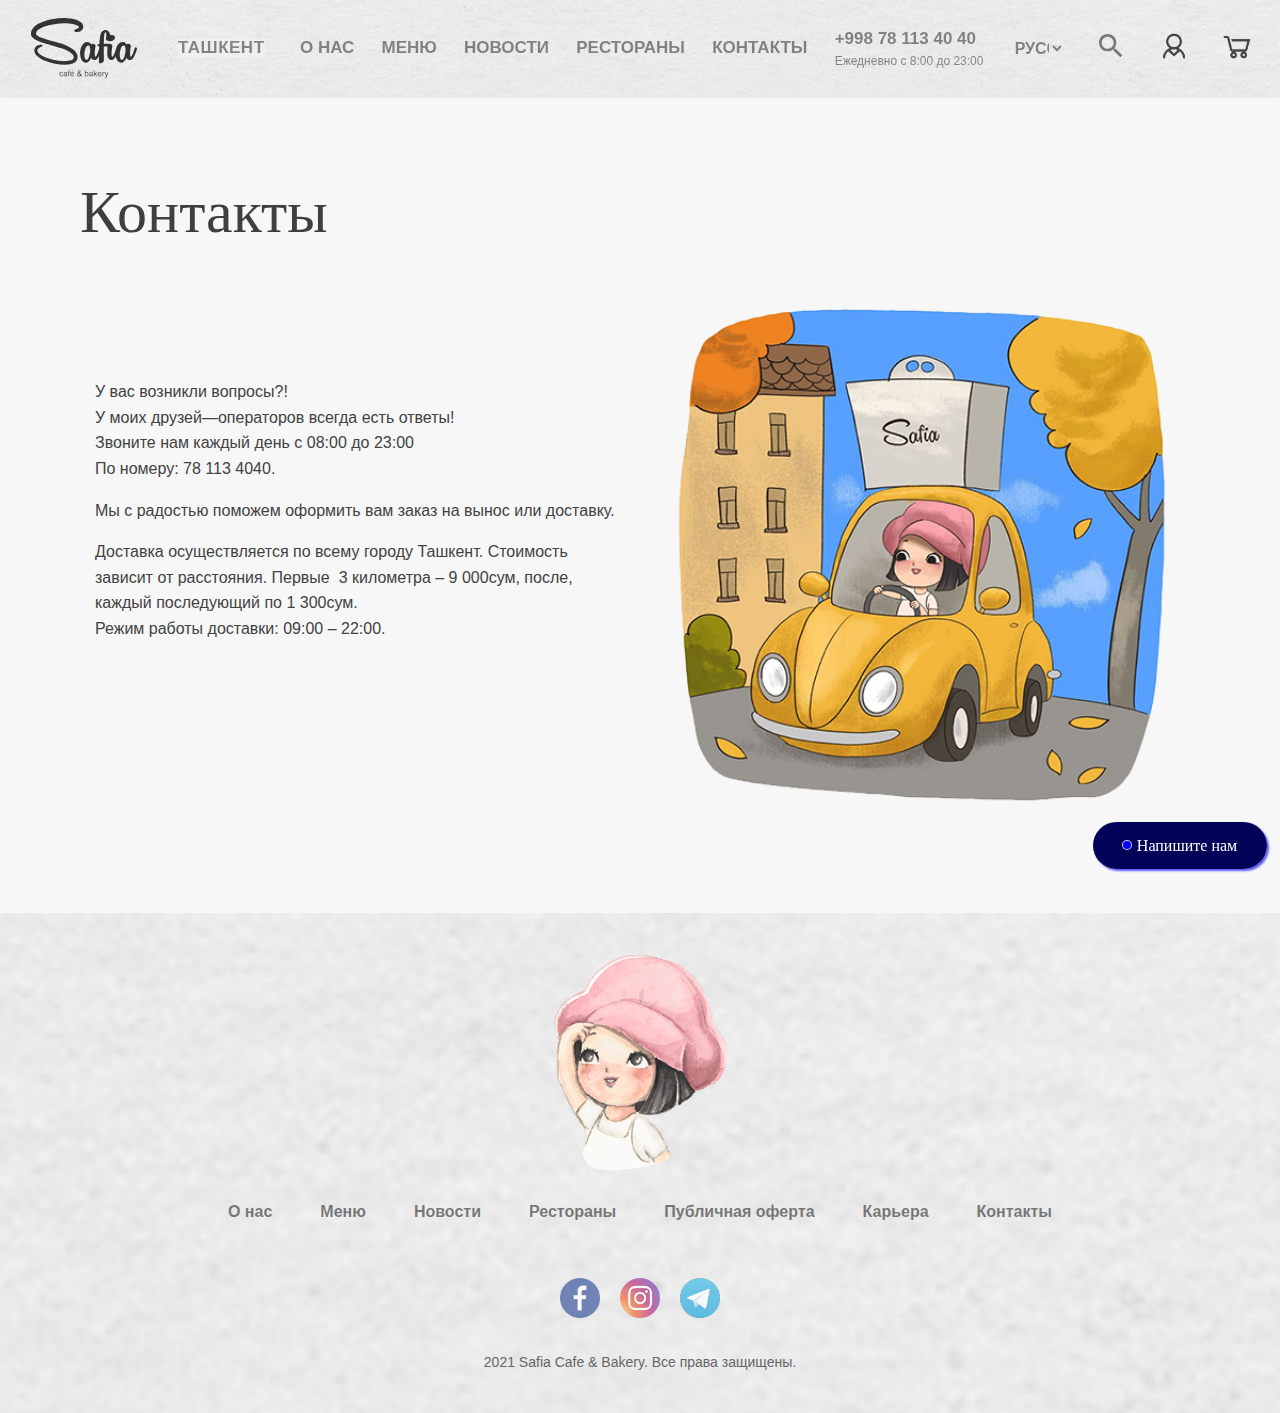
==== contact/index.html @ d6cb8e88 "safiya-bakery-copiya website commit" ====
<!DOCTYPE html>
<html lang="en">
<head>
    <meta charset="UTF-8">
    <meta http-equiv="X-UA-Compatible" content="IE=edge">
    <meta name="viewport" content="width=device-width, initial-scale=1.0">
    <title>Контакты | Safia Cafe & Bakery</title>
    <link rel="icon" sizes="60x60" href="../images/favicon.ico">
    <link rel="stylesheet" href="./style/style.css">
</head>
<body>
    <div class="container">
    
        <div class="navbar">
            <div class="inside-navbar">
                <div class="navbar-logo">
                    <div class="navbar-logo-img">
                        <a href="../index.html"><img src="../images/logo.svg" alt=""></a>
                    </div>
                </div>
                <div class="navbar-city-link">
                    <button navbar-city-button>Ташкент</button>
                </div>
                <div class="navbar-item">
                    <ul>
                        <li><a href="../contact/index.html">О нас</a></li>
                        <li><a href="../menyu/index.html">Меню</a></li>
                        <li><a href="../news/index.html">Новости</a></li>
                        <li><a href="#">Рестораны</a></li>
                        <li><a href="#">Контакты</a></li>
                        <li><a class="dropdown" href="#">
                                <span class="phone">+998 78 113 40 40</span>
                                <span class="timetable">Ежедневно с 8:00 до 23:00</span>
                            </a></li>
                        <li>
                            <select name="language" id="language" size="1">
                                <option value="Rus">Русский</option>
                                <option value="Eng">English</option>
                                <option value="Uzb">uzbekcha</option>
                            </select>
                        </li>
                        <li><a href="../search/index.html">
                                <img src="../images/ic_search.svg" alt="">
                            </a></li>
                        <li><a href="#">
                                <img src="../images/ic_profile.png" alt="">
                            </a></li>
                        <li><a href="#">
                                <img src="../images/ic_cart.png" alt="">
                            </a></li>
                    </ul>
                </div>
            </div>
            <div class="inside-navbar2">
                <div class="navbar-menu-button" onclick="button()">
                    <img src="../images/Без названия.svg" alt="">
                </div>
                <div class="navbar-logo-img2">
                    <a href="../index.html"><img src="../images/logo.svg" alt=""></a>
                </div>
                <div class="navbar-icon-img">
                    <ul>
                        <li><a href="../search/index.html"><img src="../images/ic_search.svg" alt=""></a></li>
                        <li><a href="#"><img src="../images/ic_profile.png" alt=""></a></li>
                        <li><a href="#"><img src="../images/ic_cart.png" alt=""></a></li>
                    </ul>
                </div>
            </div>
        </div>
    
        <div class="fixed-button">
            <a href="#">Напишите нам</a>
        </div>
    
        <div class="inside-container">
            <!-- Corusel-img -->
            <div class="corusel-img">
                <div class="screen-menu" id="screen-menu">
                    <ul style="height: 10%;">
                        <li><a href="#">Ташкент</a></li>
                    </ul>
                    <ul>
                        <li><a href="../o nas/index.html">О нас</a></li>
                        <li><a href="../menyu/index.html">Меню</a></li>
                        <li><a href="../news/index.html">Новости</a></li>
                        <li><a href="#">Рестораны</a></li>
                        <li><a href="#">Контакты</a></li>
                        <li>
                            <select name="language" id="language" size="1">
                                <option value="Rus">Русский</option>
                                <option value="Eng">English</option>
                                <option value="Uzb">Uzbekcha</option>
                            </select>
                        </li>
                    </ul>
                </div>
            </div>
            <div class="about-us">
                <p>Контакты</p>
                <div class="inside-about-us">
                    <div class="about-text">
                        <p>&nbsp;</p>
                    
                        <p>&nbsp;</p>
                    
                        <p>У вас возникли вопросы?!<br>
                            У моих друзей—операторов всегда есть ответы!<br>
                            Звоните нам каждый день с 08:00 до 23:00<br>
                            По номеру: 78 113 4040.</p>
                    
                        <p>Мы с радостью поможем оформить вам заказ на вынос или доставку.</p>
                    
                        <p>Доставка осуществляется по всему городу Ташкент. Стоимость зависит от расстояния. Первые &nbsp;3 километра – 9
                            000сум, после, каждый последующий по 1 300сум.<br>
                            Режим работы доставки: 09:00 – 22:00.</p>
                        
                    </div>
                    <div class="about-img">
                        <div class="img">
                            <img src="../images/contacts.png" alt="">
                        </div>
                    </div>
                </div>
            </div>
        </div>
    
        <div class="footer">
            <div class="footer-img">
                <img src="../images/girl.png" alt="">
            </div>
            <div class="footer-menu">
                <ul>
                    <li><a href="../o nas/index.html">О нас</a></li>
                    <li><a href="../menyu/index.html">Меню</a></li>
                    <li><a href="../news/index.html">Новости</a></li>
                    <li><a href="#">Рестораны</a></li>
                    <li><a href="#">Публичная оферта</a></li>
                    <li><a href="#">Карьера</a></li>
                    <li><a href="#">Контакты</a></li>
                </ul>
            </div>
            <div class="messenger">
                <div><a href="#"><img src="../images/ic_facebook.png" alt=""></a></div>
                <div><a href="#"><img src="../images/ic_instagram.png" alt=""></a></div>
                <div><a href="#"><img src="../images/ic_telegram.png" alt=""></a></div>
            </div>
            <div class="footer-company">
                <p>2021 Safia Cafe & Bakery. Все права защищены.</p>
            </div>
        </div>
    </div>
    <script src="../app.js/script.js"></script>
</body>
</html>
---- contact/style/style.css ----
* {
  margin: 0;
  padding: 0;
  box-sizing: border-box;
}
.container {
  max-width: 1400px;
  margin: 0 auto;
  position: relative;
}

.fixed-button {
  position: fixed;
  z-index: 100;
  right: 1%;
  bottom: 5%;
}
/* .fixed-button::before */
.fixed-button > a {
  text-decoration: none;
  padding: 15px 30px;
  background-color: rgb(2, 2, 88);
  color: white;
  font-size: 16px;
  font-weight: normal;
  border-radius: 30px;
  box-shadow: 2px 2px 2px rgba(0, 0, 255, 0.63);
}
.fixed-button a::before {
  content: "";
  display: inline-block;
  position: relative;
  width: 8px;
  height: 8px;
  line-height: 8px;
  margin-right: 6px;
  border-radius: 5px;
  vertical-align: 0.1em;
  background-color: blue;
  box-shadow: 0 0 0 1px hsl(0deg 0% 100% / 80%);
}

/* Navbar */

.navbar {
  position: fixed;
  z-index: 100000;
  height: 96px;
  width: 100%;
  display: flex;
  justify-content: space-between;
  background-color: #fff;
  padding: 18px 0px;
  box-shadow: 0 1px 2px rgb(0 0 0 / 10%);
  background-image: url(../images/ic_nav_bg.png);
  background-repeat: no-repeat;
  background-size: cover;
}
.inside-navbar {
  width: 100%;
  height: 100%;
  display: flex;
  align-items: center;
  padding: 0 15px;
}

.navbar-logo,
.navbar-city-link {
  width: 11%;
  display: flex;
  justify-content: center;
  align-items: center;
}
.navbar-logo {
  height: 100%;
}
.navbar-logo-img {
  height: 100%;
}
.navbar-logo-img img {
  width: 100%;
  height: 100%;
}
.navbar-city-link > button {
  font-size: 17px;
  font-family: "Gotham Pro", Arial, sans-serif;
  font-weight: 600;
  letter-spacing: 0.5px;
  text-transform: uppercase;
  color: rgba(0, 0, 0, 0.452);
  border: none;
  outline: none;
}
.navbar-city-link > button:hover {
  color: #000;
}
.navbar-item {
  width: 78%;
}
.navbar-item > ul {
  list-style-type: none;
  display: flex;
  justify-content: space-between;
  align-items: center;
}
.navbar-item ul > li {
  margin: 0 10px;
}
.navbar-item ul > li:hover > a {
  color: #000;
}
.navbar-item > ul > li > a {
  text-decoration: none;
  font-family: "Gotham Pro", Arial, sans-serif;
  font-weight: 600;
  font-size: 17px;
  text-transform: uppercase;
  color: rgba(0, 0, 0, 0.452);
  vertical-align: middle;
  transition: all 0.3s;
}
.timetable {
  padding-top: 5px;
  font-size: 12px;
  font-weight: 500;
  text-transform: none;
}
a.dropdown {
  display: flex;
  flex-direction: column;
}
.navbar-item ul > li:nth-child(8) > a > img,
.navbar-item ul > li:nth-child(8) > a {
  width: 36px;
  height: 32px;
  opacity: 0.7;
}
.navbar-item ul > li:nth-child(9) > a > img,
.navbar-item ul > li:nth-child(10) > a > img {
  width: 36px;
  height: 36px;
  opacity: 0.7;
}

.navbar-menu-button > img {
  width: 100%;
}

.inside-container {
  padding-top: 96px;
  background-color: #f7f7f7;
}
.inside-navbar2 {
  width: 100%;
  height: 100%;
  display: flex;
  align-items: center;
  justify-content: space-between;
  padding: 0 40px 0 20px;
  display: none;
}
.navbar-menu-button {
  width: 49.25px;
  height: 35.25px;
  border: 1px solid #ccc;
  border-radius: 5px;
  padding: 5px 10px;
  cursor: pointer;
}
.navbar-menu-button > img {
  width: 100%;
  height: 100%;
}
.navbar-logo-img2 {
  height: 100%;
}
.navbar-logo-img2 img {
  width: 100%;
  height: 100%;
}
.navbar-icon-img > ul {
  list-style-type: none;
  display: flex;
}
.navbar-icon-img {
  display: none;
}
.navbar-icon-img > ul > li {
  margin-left: 10px;
}
.navbar-icon-img > ul > li > a > img {
  width: 26px;
  height: 26px;
  opacity: 0.7;
}

@media screen and (min-width: 1400px) {
  .navbar {
    width: 1400px;
  }
}
@media screen and (max-width: 1100px) {
  .navbar-item > ul > li:nth-child(6) {
    display: none;
  }
}
@media screen and (max-width: 1000px) {
  .inside-navbar {
    display: none;
  }
  .inside-navbar2 {
    display: flex;
  }
}
@media screen and (max-width: 800px) {
  .navbar {
    height: 62.75px;
    padding: 7px 14px;
  }
  .inside-navbar2 {
    padding: 0;
  }
  .navbar-menu-button {
    cursor: pointer;
    border: none;
  }
  .navbar-icon-img {
    display: block;
  }
  .inside-container {
    padding-top: 62.75px;
  }
}

/* Corusel-img */

.screen-menu {
  display: none;
  width: 100%;
  height: 50%;
  position: fixed;
  z-index: 100;
  top: 0;
  padding: 110px 0 10px 0;
  background-image: url(../images/ic_nav_bg.png);
  background-repeat: no-repeat;
  background-size: cover;
}
.screen-menu > ul {
  list-style-type: none;
  width: 100%;
  height: 90%;
  text-align: center;
  display: flex;
  flex-direction: column;
  justify-content: space-evenly;
}

.screen-menu > ul > li > a {
  text-decoration: none;
  font-family: "Gotham Pro", Arial, sans-serif;
  font-weight: 600;
  font-size: 17px;
  text-transform: uppercase;
  color: rgba(0, 0, 0, 0.452);
  vertical-align: middle;
  transition: all 0.3s;
}
.screen-menu ul li:hover > a {
  color: rgb(0, 0, 0);
}
#language {
  width: 54.8px;
  font-size: 16px;
  font-weight: 600;
  text-transform: uppercase;
  color: rgba(0, 0, 0, 0.452);
  border: none;
  outline: none;
  background-color: transparent;
}
.about-us {
  padding: 80px;
}
.about-us > p {
  color: #3f3f3f;
  font-size: 60px;
  font-family: "Monly Lite", cursive;
  margin-bottom: 3rem;
  line-height: 1.2;
}
.inside-about-us {
  display: flex;
  justify-content: space-between;
}
.about-text,
.about-img {
  padding: 0 15px;
  width: 50%;
}
.about-text > p {
  color: #424242;
  font-size: 1rem;
  line-height: 1.6;
  margin-bottom: 1rem;
  font-family: "Gotham Pro", sans-serif;
  font-weight: normal;
  text-align: left;
}
.about-img > .img img {
  width: 100%;
}

@media screen and (max-width: 900px) {
  .inside-about-us {
    display: block;
  }
  .about-text,
  .about-img {
    width: 100%;
  }
  .about-text p:nth-child(1){
      display: none;
  }
  .about-us {
    padding: 42px 30px;
  }
  .about-us > p{
      margin-bottom: 0;
      padding-left: 15px;
  }
}
@media screen and (max-width: 500px) {
  .about-us {
    padding: 32px 20px;
  }
  .about-text p:nth-child(2){
      display: none;
  }
  .about-us > p {
    font-size: 40px;
    text-align: center;
    margin-bottom: 2rem;
  }
}
.footer {
  background-image: url(../images/ic_nav_bg.png);
  background-size: cover;
  background-repeat: no-repeat;
  padding: 40px 80px;
}
.footer-img {
  text-align: center;
}
.footer-menu > ul {
  list-style-type: none;
  display: flex;
  justify-content: center;
  align-items: center;
  flex-wrap: wrap;
  padding: 20px;
}
.footer-menu > ul > li > a {
  text-decoration: none;
  color: rgba(0, 0, 0, 0.5);
  font-weight: 600;
  font-family: "Gotham Pro", sans-serif;
  font-size: 16px;
  transition: all 0.3s;
  padding: 0.5rem 1.5rem;
  line-height: 1.9;
}
.footer-menu > ul > li > a:hover {
  color: rgb(0, 0, 0);
}
.messenger {
  display: flex;
  justify-content: center;
  align-items: center;
}
.messenger > div {
  margin: 30px 10px;
}
.messenger > div img {
  width: 40px;
  height: 40px;
  opacity: 0.7;
}
.messenger > div img:hover {
  opacity: 1;
}
.footer-company {
  display: flex;
  justify-content: center;
  align-items: center;
}
.footer-company > p {
  font-size: 14px;
  font-family: "Gotham Pro", sans-serif;
  font-weight: normal;
  line-height: 1.5;
  color: #666666;
}
@media screen and (max-width: 750px) {
  .screen-menu > ul > li > a {
    font-size: 17px;
  }
  #language {
    font-size: 17px;
    font-weight: 600;
  }
  .fixed-button > a {
    padding: 5px 15px;
    font-size: 12px;
    letter-spacing: normal;
  }
}
@media screen and (max-width: 500px) {
  .footer-menu > ul {
    display: block;
    text-align: center;
  }
  .footer {
    padding: 40px 15px;
  }
  .footer-company p {
    text-align: center;
  }
}
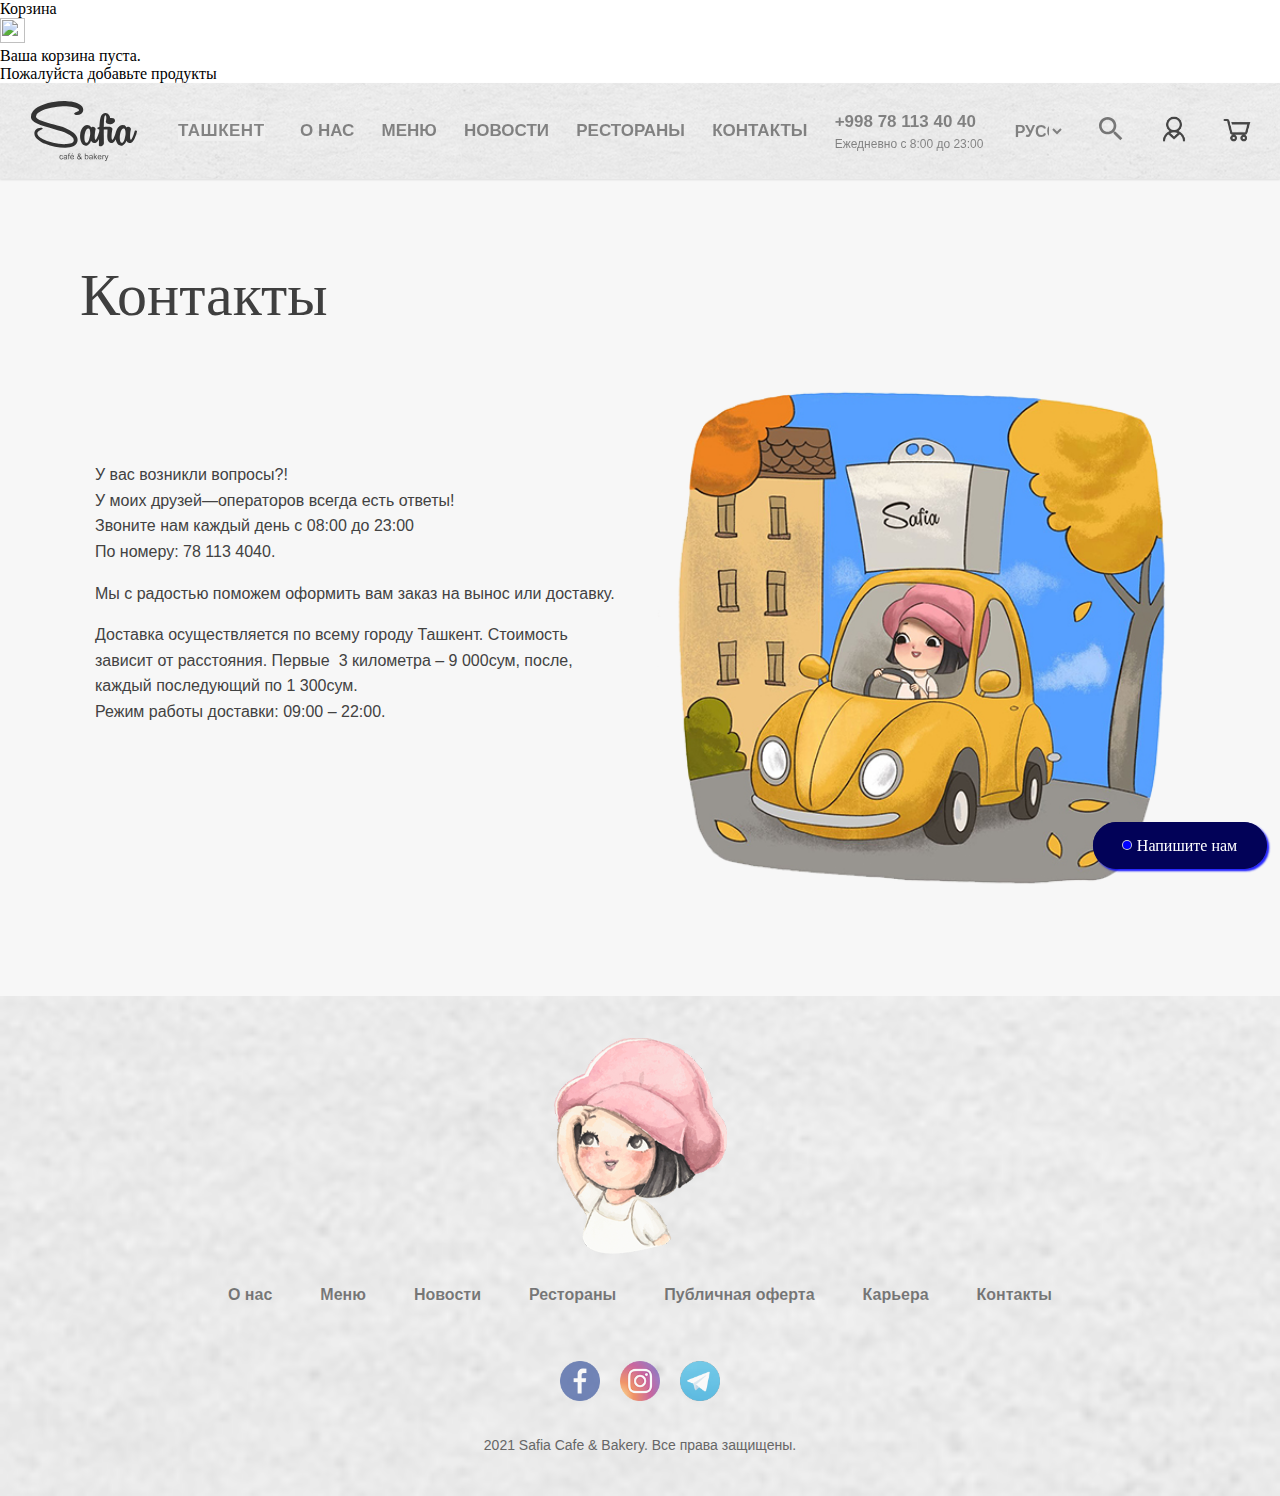
==== commit f4913ccb: "bacery commit" ====
--- a/contact/index.html
+++ b/contact/index.html
@@ -10,6 +10,43 @@
 </head>
 <body>
     <div class="container">
+
+        <div class="container-modal" id="modal">
+            <div class="modal">
+                <div class="modal-exit">
+                    <img onclick="yop()" style="cursor:pointer;width:25px;height:25px"
+                        src="https://img.icons8.com/ios/50/000000/close-window.png" />
+                </div>
+                <div class="modal-img-logo">
+                    <img src="../images/logo.svg" alt="">
+                </div>
+                <div class="modal-input">
+                    <input type="text" placeholder="Введите номер телефона">
+                </div>
+                <div class="modal-button">
+                    <button type="submit">Далее</button>
+                </div>
+            </div>
+            <div class="fixed-button">
+                <a href="#">Напишите нам</a>
+            </div>
+        </div>
+
+        <div class="backet" id="backet">
+            <div class="inside-backet">
+                <div class="backet-title">
+                    <p>Корзина</p>
+                    <img onclick="yop()" style="cursor:pointer;width:25px;height:25px"
+                        src="https://img.icons8.com/ios/50/000000/close-window.png" />
+                </div>
+                <div class="product">
+                    <p>Ваша корзина пуста. <br>Пожалуйста добавьте продукты</p>
+                </div>
+            </div>
+            <div class="fixed-button">
+                <a href="#">Напишите нам</a>
+            </div>
+        </div>
     
         <div class="navbar">
             <div class="inside-navbar">
@@ -26,7 +63,7 @@
                         <li><a href="../contact/index.html">О нас</a></li>
                         <li><a href="../menyu/index.html">Меню</a></li>
                         <li><a href="../news/index.html">Новости</a></li>
-                        <li><a href="#">Рестораны</a></li>
+                        <li><a href="../restoran/index.html">Рестораны</a></li>
                         <li><a href="#">Контакты</a></li>
                         <li><a class="dropdown" href="#">
                                 <span class="phone">+998 78 113 40 40</span>
@@ -43,10 +80,10 @@
                                 <img src="../images/ic_search.svg" alt="">
                             </a></li>
                         <li><a href="#">
-                                <img src="../images/ic_profile.png" alt="">
+                                <img onclick="chaqir()" src="../images/ic_profile.png" alt="">
                             </a></li>
                         <li><a href="#">
-                                <img src="../images/ic_cart.png" alt="">
+                                <img onclick="backetOpen()" src="../images/ic_cart.png" alt="">
                             </a></li>
                     </ul>
                 </div>
@@ -61,8 +98,8 @@
                 <div class="navbar-icon-img">
                     <ul>
                         <li><a href="../search/index.html"><img src="../images/ic_search.svg" alt=""></a></li>
-                        <li><a href="#"><img src="../images/ic_profile.png" alt=""></a></li>
-                        <li><a href="#"><img src="../images/ic_cart.png" alt=""></a></li>
+                        <li><a href="#"><img onclick="chaqir()" src="../images/ic_profile.png" alt=""></a></li>
+                        <li><a href="#"><img onclick="backetOpen()" src="../images/ic_cart.png" alt=""></a></li>
                     </ul>
                 </div>
             </div>
@@ -83,7 +120,7 @@
                         <li><a href="../o nas/index.html">О нас</a></li>
                         <li><a href="../menyu/index.html">Меню</a></li>
                         <li><a href="../news/index.html">Новости</a></li>
-                        <li><a href="#">Рестораны</a></li>
+                        <li><a href="../restoran/index.html">Рестораны</a></li>
                         <li><a href="#">Контакты</a></li>
                         <li>
                             <select name="language" id="language" size="1">
@@ -133,7 +170,7 @@
                     <li><a href="../o nas/index.html">О нас</a></li>
                     <li><a href="../menyu/index.html">Меню</a></li>
                     <li><a href="../news/index.html">Новости</a></li>
-                    <li><a href="#">Рестораны</a></li>
+                    <li><a href="../restoran/index.html">Рестораны</a></li>
                     <li><a href="#">Публичная оферта</a></li>
                     <li><a href="#">Карьера</a></li>
                     <li><a href="#">Контакты</a></li>
--- a/contact/style/style.css
+++ b/contact/style/style.css
@@ -7,6 +7,75 @@
   max-width: 1400px;
   margin: 0 auto;
   position: relative;
+}
+
+#modal{
+  display: none;
+}
+.container-modal{
+  position: fixed;
+  z-index: 2000000;
+  width:100%;
+  height: 100vh; 
+  align-items: center;
+  justify-content: center;
+  background-color: rgba(51, 51, 51, 0.294);
+  transition: 2s ease-in-out;
+}
+.modal{
+  z-index: 2000;
+  padding: 50px 40px;
+  width:90%;
+  background-color: #fff;
+  border-radius: 7px;
+  max-width: 450px;
+  position: relative;
+}
+.modal-exit{
+  position: absolute;
+  right: 3%;
+  top: 3%;
+}
+.modal-img-logo img{
+    width: 100%;
+    height: 80px;
+}.modal-input >input{
+    width: 100%;
+    height: calc(1.5em + 0.75rem + 2px);
+    padding: 1.7rem 1rem;
+    font-size: 1.15rem;
+    font-weight: 400;
+    line-height: 1.5;
+    color: #495057;
+    outline: none;
+    background-color: #fff;
+    background-clip: padding-box;
+    border: 1px solid #ced4da;
+    border-radius: 0.25rem;
+    overflow: visible;
+    margin-top: 25px;
+    transition: border-color 0.15s ease-in-out, box-shadow 0.15s ease-in-out;
+}
+.modal-button button{
+    background: #d11919;
+    border-radius: 6px;
+    text-align: center;
+    color: #ffffff;
+    font-weight: 500;
+    font-family: "Gotham Pro", Arial, sans-serif;
+    font-size: 1.1rem;
+    padding: 0.9rem 3rem;
+    transition: all .3s;
+    width: 100% !important;
+    line-height: 1.5;
+    overflow: visible;
+    margin-top: 25px;
+    border:none;
+    outline: none;
+    cursor: pointer;
+}
+.modal-button button:hover{
+  background-color: #b10505;
 }
 
 .fixed-button {
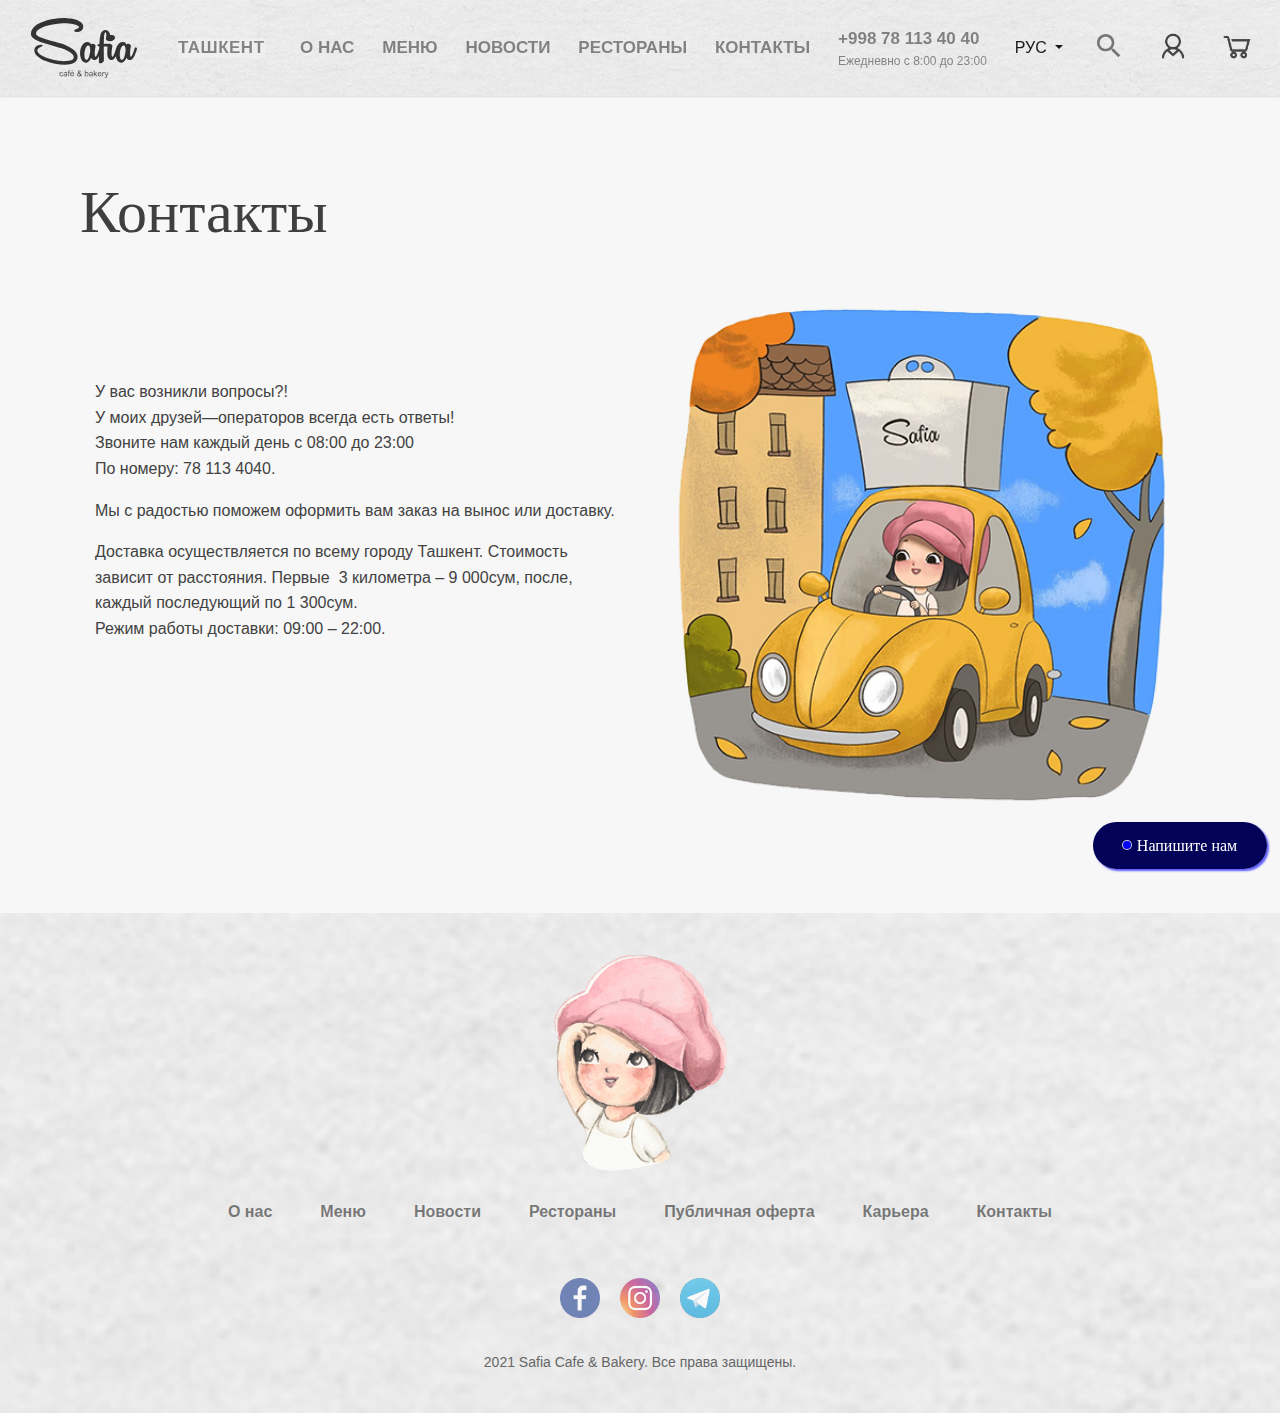
==== commit e75cdff3: "safiya commit5" ====
--- a/contact/index.html
+++ b/contact/index.html
@@ -70,11 +70,19 @@
                                 <span class="timetable">Ежедневно с 8:00 до 23:00</span>
                             </a></li>
                         <li>
-                            <select name="language" id="language" size="1">
-                                <option value="Rus">Русский</option>
-                                <option value="Eng">English</option>
-                                <option value="Uzb">uzbekcha</option>
-                            </select>
+                            <a class="after" style="
+                                    color: rgba(0, 0, 0, 0.9);
+                                    font-weight: 500;
+                                    font-size: 16px;
+                                    font-family: sans-serif;
+                                " href="#" class="after" id="after" onclick="dropdownStart()">
+                                РУС
+                            </a>
+                            <div class="dropdown-menu1" id="dropdown-menu">
+                                <a class="dropdown-item1 active" href="../uzbekcha/index.html">O'zbekcha</a>
+                                <a class="dropdown-item1" href="../index.html">Русский</a>
+                                <a class="dropdown-item1" href="#">English</a>
+                            </div>
                         </li>
                         <li><a href="../search/index.html">
                                 <img src="../images/ic_search.svg" alt="">
--- a/contact/style/style.css
+++ b/contact/style/style.css
@@ -16,7 +16,8 @@
   position: fixed;
   z-index: 2000000;
   width:100%;
-  height: 100vh; 
+  height: 100vh;
+  max-width: 1400px; 
   align-items: center;
   justify-content: center;
   background-color: rgba(51, 51, 51, 0.294);
@@ -78,6 +79,63 @@
   background-color: #b10505;
 }
 
+#backet{
+  display: none;
+}
+.backet{
+  position: fixed;
+  z-index: 2000000;
+  width:100%;
+  height: 100vh; 
+  max-width: 1400px;
+  overflow: hidden;
+  justify-content:flex-end;
+  background-color: rgba(51, 51, 51, 0.494);
+  transition: 2s ease-in-out;
+}
+.inside-backet{
+  width: 30%;
+  background-color: #fff;
+  border:0.5px solid grey;
+  border-bottom-left-radius: 5px;
+  border-top-left-radius: 5px;
+
+}
+.backet-title{
+  padding: 15px 20px;
+  border-bottom: 2px solid #eee;
+  display: flex;
+  justify-content: space-between;
+  background-color: rgba(238, 238, 238, 0.465);
+}
+.backet-title > p{
+  font-weight: 600;
+  font-family: "Gotham Pro", sans-serif;
+  font-size: 1.1rem;
+  color: #212529;
+  line-height: 1.2;
+}
+.product{
+  padding: 20%;
+  text-align: center;
+  font-family: "Gotham Pro", sans-serif;
+  font-size: 1.1rem;
+  color: #212529e5;
+  line-height: 1.4;
+  letter-spacing: 0.5px;
+}
+@media screen and (max-width:500px) {
+  .backet{
+    justify-content: center;
+    align-items: center;
+  }
+  .inside-backet{
+    width: 80%;
+    height: 50%;
+    border-radius: 5px;
+}
+}
+
 .fixed-button {
   position: fixed;
   z-index: 100;
@@ -209,6 +267,42 @@
   width: 36px;
   height: 36px;
   opacity: 0.7;
+} 
+a.dropdown-item1{
+  text-decoration: none;
+  color: rgba(0, 0, 0, 0.9);
+  font-weight: 500;
+  font-size: 17px;
+  font-family: sans-serif;
+
+}
+#dropdown-menu{
+  display: none;
+  flex-direction: column;
+  position: absolute;
+  padding: 15px;
+  background: white;
+  right:200px;
+  top: 60px;
+  border-radius: 5px;
+}
+
+ .after {
+  color: rgba(0, 0, 0, 0.9);
+  font-weight: 500;
+  font-size: 17px;
+  font-family: sans-serif;
+  display: block;
+}
+li > a#after.after::after{
+  display: inline-block;
+  margin-left: 0.255em;
+  vertical-align: 0.255em;
+  content: "";
+  border-top: 0.3em solid;
+  border-right: 0.3em solid transparent;
+  border-bottom: 0;
+  border-left: 0.3em solid transparent;
 }
 
 .navbar-menu-button > img {
@@ -268,7 +362,7 @@
     width: 1400px;
   }
 }
-@media screen and (max-width: 1100px) {
+@media screen and (max-width: 1250px) {
   .navbar-item > ul > li:nth-child(6) {
     display: none;
   }
